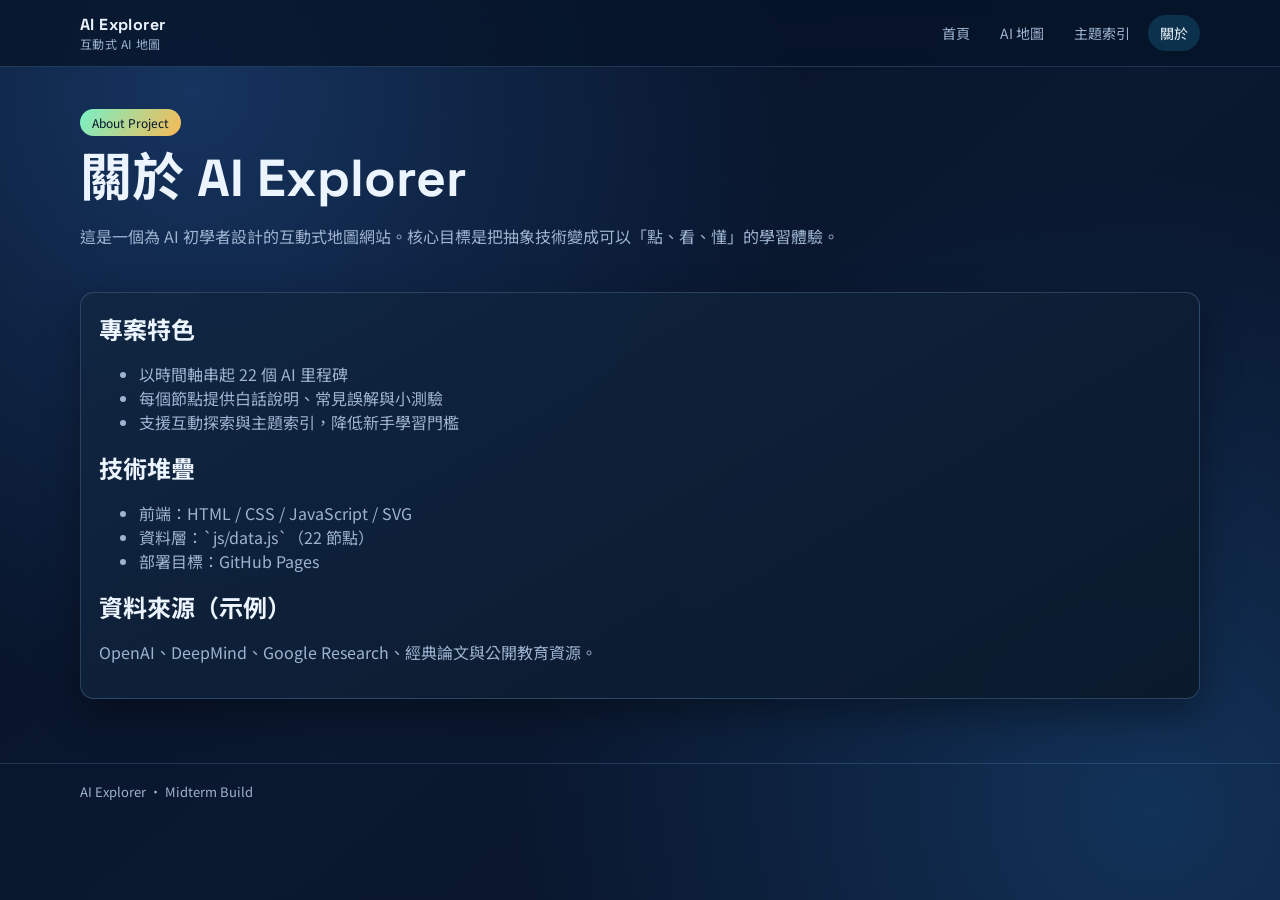
==== about.html @ 75cc311f "Initialize AI Explorer site with interactive map and NotebookLM content layer" ====
<!doctype html>
<html lang="zh-Hant">
<head>
  <meta charset="UTF-8">
  <meta name="viewport" content="width=device-width, initial-scale=1.0">
  <title>AI Explorer | 關於</title>
  <link rel="preconnect" href="https://fonts.googleapis.com">
  <link rel="preconnect" href="https://fonts.gstatic.com" crossorigin>
  <link href="https://fonts.googleapis.com/css2?family=Noto+Sans+TC:wght@400;500;700&family=Space+Grotesk:wght@500;700&display=swap" rel="stylesheet">
  <link rel="stylesheet" href="css/style.css">
</head>
<body>
  <header class="topbar">
    <div class="container topbar-inner">
      <a class="brand" href="index.html">AI Explorer<small>互動式 AI 地圖</small></a>
      <nav class="nav" aria-label="主導覽">
        <a class="nav-link" href="index.html">首頁</a>
        <a class="nav-link" href="map.html">AI 地圖</a>
        <a class="nav-link" href="topics.html">主題索引</a>
        <a class="nav-link" href="about.html">關於</a>
      </nav>
    </div>
  </header>

  <main class="container">
    <section class="page-header">
      <span class="eyebrow">About Project</span>
      <h1>關於 AI Explorer</h1>
      <p class="lead">這是一個為 AI 初學者設計的互動式地圖網站。核心目標是把抽象技術變成可以「點、看、懂」的學習體驗。</p>
    </section>

    <section class="section" style="padding-top:10px;">
      <article class="panel" style="padding:18px;">
        <h2>專案特色</h2>
        <ul class="muted">
          <li>以時間軸串起 22 個 AI 里程碑</li>
          <li>每個節點提供白話說明、常見誤解與小測驗</li>
          <li>支援互動探索與主題索引，降低新手學習門檻</li>
        </ul>

        <h2>技術堆疊</h2>
        <ul class="muted">
          <li>前端：HTML / CSS / JavaScript / SVG</li>
          <li>資料層：`js/data.js`（22 節點）</li>
          <li>部署目標：GitHub Pages</li>
        </ul>

        <h2>資料來源（示例）</h2>
        <p class="muted">OpenAI、DeepMind、Google Research、經典論文與公開教育資源。</p>
      </article>
    </section>
  </main>

  <footer class="footer">
    <div class="container">AI Explorer · Midterm Build</div>
  </footer>

  <script src="js/main.js"></script>
</body>
</html>
---- css/style.css ----
:root {
  --bg: #071226;
  --bg-soft: #0f1e35;
  --panel: #12263f;
  --line: #2f4d74;
  --text: #ecf4ff;
  --muted: #9db3cf;
  --primary: #32c5ff;
  --secondary: #f7b955;
  --accent: #79f0c6;
  --danger: #98a8bf;
  --shadow: 0 16px 38px rgba(0, 0, 0, 0.35);
  --radius: 14px;
}

* {
  box-sizing: border-box;
}

html,
body {
  margin: 0;
  padding: 0;
  min-height: 100%;
}

body {
  font-family: "Noto Sans TC", "Microsoft JhengHei", sans-serif;
  color: var(--text);
  background: radial-gradient(circle at 15% 10%, #16345f 0, transparent 45%),
    radial-gradient(circle at 90% 90%, #123258 0, transparent 45%),
    linear-gradient(140deg, #051022, #0a1830 52%, #091429);
}

a {
  color: inherit;
  text-decoration: none;
}

.container {
  width: min(1120px, 92vw);
  margin: 0 auto;
}

.topbar {
  position: sticky;
  top: 0;
  z-index: 20;
  backdrop-filter: blur(10px);
  background: rgba(6, 20, 40, 0.78);
  border-bottom: 1px solid rgba(127, 179, 234, 0.22);
}

.topbar-inner {
  display: flex;
  align-items: center;
  justify-content: space-between;
  gap: 18px;
  padding: 14px 0;
}

.brand {
  font-family: "Space Grotesk", sans-serif;
  font-weight: 700;
  letter-spacing: 0.4px;
}

.brand small {
  display: block;
  color: var(--muted);
  font-family: "Noto Sans TC", sans-serif;
  font-weight: 400;
  font-size: 12px;
}

.nav {
  display: flex;
  align-items: center;
  gap: 6px;
}

.nav-link {
  padding: 8px 12px;
  border-radius: 999px;
  color: var(--muted);
  font-size: 14px;
  transition: color 0.2s ease, background 0.2s ease;
}

.nav-link:hover,
.nav-link.active {
  color: var(--text);
  background: rgba(50, 197, 255, 0.16);
}

.btn {
  display: inline-flex;
  align-items: center;
  justify-content: center;
  gap: 6px;
  padding: 11px 16px;
  border-radius: 999px;
  font-weight: 600;
  border: 1px solid transparent;
  transition: transform 0.2s ease, box-shadow 0.2s ease, border-color 0.2s ease;
}

.btn-primary {
  background: linear-gradient(100deg, var(--primary), #4aa4ff);
  color: #04101d;
  box-shadow: 0 8px 24px rgba(50, 197, 255, 0.4);
}

.btn-secondary {
  border-color: rgba(157, 179, 207, 0.5);
  color: var(--text);
  background: rgba(18, 38, 63, 0.7);
}

.btn:hover {
  transform: translateY(-1px);
}

.hero {
  padding: 88px 0 54px;
}

.hero-grid {
  display: grid;
  grid-template-columns: 1.1fr 0.9fr;
  gap: 28px;
  align-items: center;
}

.eyebrow {
  display: inline-block;
  padding: 5px 12px;
  border-radius: 999px;
  font-size: 12px;
  color: #00142a;
  background: linear-gradient(120deg, var(--accent), var(--secondary));
  margin-bottom: 14px;
}

h1,
h2,
h3 {
  font-family: "Space Grotesk", "Noto Sans TC", sans-serif;
  margin: 0;
}

h1 {
  font-size: clamp(32px, 5vw, 52px);
  line-height: 1.1;
}

.lead {
  margin-top: 16px;
  color: var(--muted);
  line-height: 1.7;
}

.hero-actions {
  margin-top: 22px;
  display: flex;
  flex-wrap: wrap;
  gap: 10px;
}

.panel {
  background: linear-gradient(150deg, rgba(17, 38, 66, 0.95), rgba(11, 25, 43, 0.95));
  border: 1px solid rgba(127, 179, 234, 0.25);
  border-radius: var(--radius);
  box-shadow: var(--shadow);
}

.hero-card {
  padding: 20px;
}

.stat-grid {
  margin-top: 16px;
  display: grid;
  grid-template-columns: repeat(2, minmax(0, 1fr));
  gap: 12px;
}

.stat-item {
  background: rgba(4, 18, 36, 0.5);
  border: 1px solid rgba(127, 179, 234, 0.2);
  border-radius: 10px;
  padding: 12px;
}

.stat-item strong {
  display: block;
  font-size: 22px;
}

.section {
  padding: 32px 0 64px;
}

.cards {
  display: grid;
  grid-template-columns: repeat(3, minmax(0, 1fr));
  gap: 14px;
}

.card {
  padding: 16px;
  border-radius: 12px;
  border: 1px solid rgba(127, 179, 234, 0.2);
  background: rgba(7, 22, 41, 0.75);
}

.card p {
  color: var(--muted);
  margin-bottom: 0;
}

.footer {
  border-top: 1px solid rgba(127, 179, 234, 0.2);
  color: var(--muted);
  font-size: 13px;
  padding: 18px 0 24px;
}

.page-header {
  padding: 42px 0 16px;
}

.muted {
  color: var(--muted);
}

.chip {
  display: inline-block;
  font-size: 12px;
  border-radius: 999px;
  padding: 4px 10px;
  border: 1px solid rgba(127, 179, 234, 0.35);
  color: var(--muted);
}

@media (max-width: 980px) {
  .hero-grid {
    grid-template-columns: 1fr;
  }

  .cards {
    grid-template-columns: 1fr;
  }
}

@media (max-width: 760px) {
  .topbar-inner {
    flex-wrap: wrap;
  }

  .nav {
    width: 100%;
    overflow: auto;
    padding-bottom: 4px;
  }

  .hero {
    padding-top: 56px;
  }
}
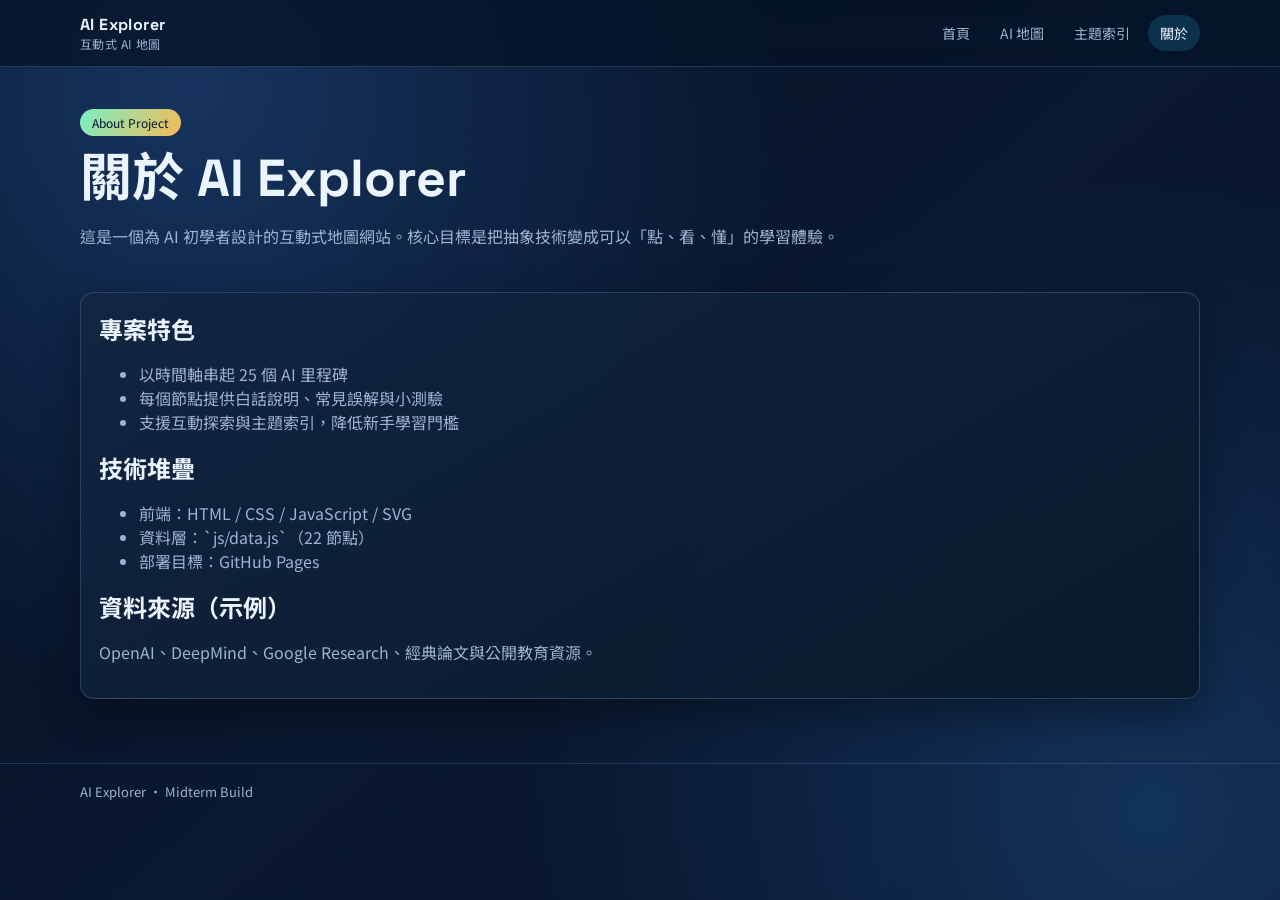
==== commit 7dab97cf: "feat: 新增互動式 AI 知識地圖功能並更新節點數量。" ====
--- a/about.html
+++ b/about.html
@@ -33,7 +33,7 @@
       <article class="panel" style="padding:18px;">
         <h2>專案特色</h2>
         <ul class="muted">
-          <li>以時間軸串起 22 個 AI 里程碑</li>
+          <li>以時間軸串起 25 個 AI 里程碑</li>
           <li>每個節點提供白話說明、常見誤解與小測驗</li>
           <li>支援互動探索與主題索引，降低新手學習門檻</li>
         </ul>
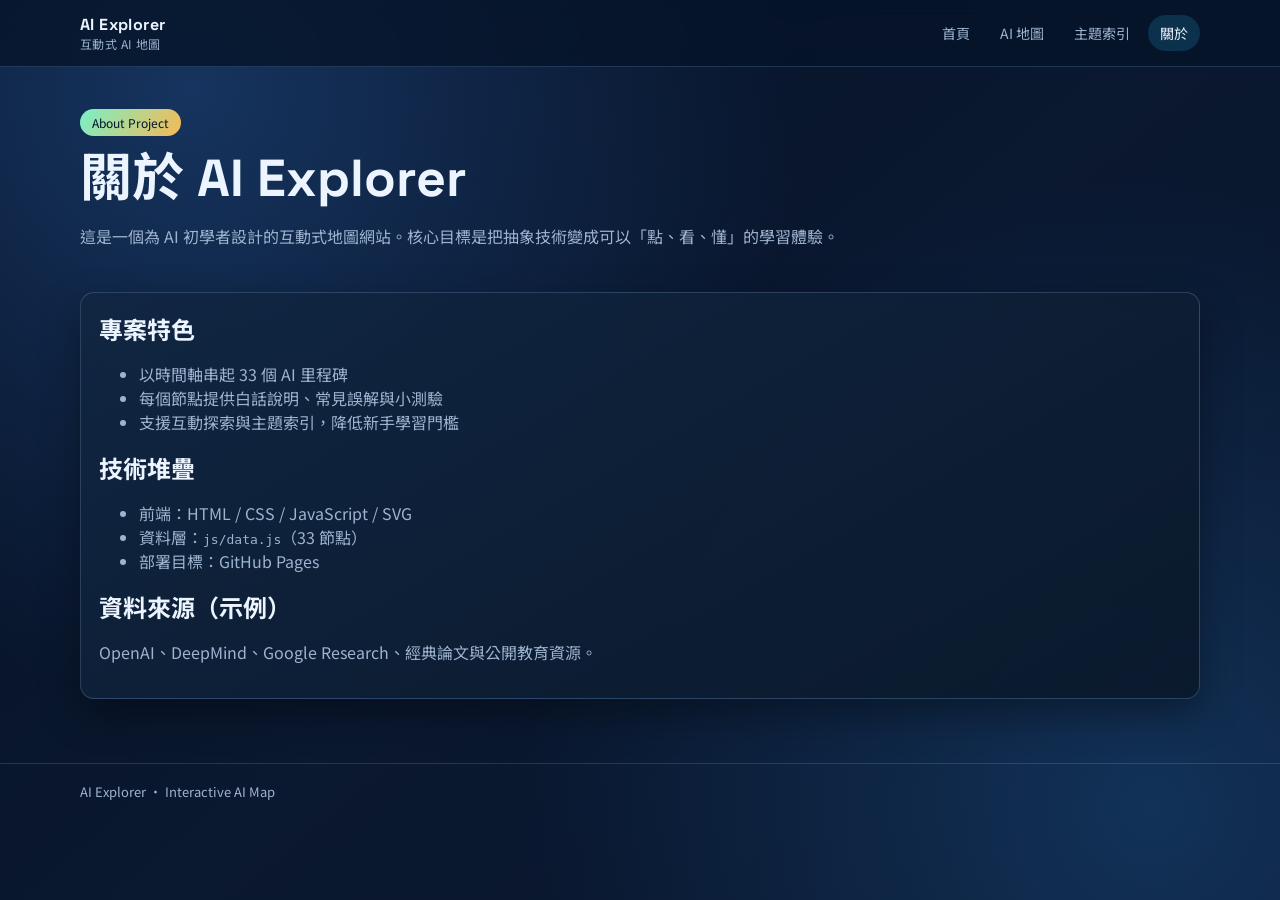
==== commit 3b884b5a: "feat: update project to support 33 AI milestones and enhance search functionality" ====
--- a/about.html
+++ b/about.html
@@ -33,7 +33,7 @@
       <article class="panel" style="padding:18px;">
         <h2>專案特色</h2>
         <ul class="muted">
-          <li>以時間軸串起 25 個 AI 里程碑</li>
+          <li>以時間軸串起 33 個 AI 里程碑</li>
           <li>每個節點提供白話說明、常見誤解與小測驗</li>
           <li>支援互動探索與主題索引，降低新手學習門檻</li>
         </ul>
@@ -41,7 +41,7 @@
         <h2>技術堆疊</h2>
         <ul class="muted">
           <li>前端：HTML / CSS / JavaScript / SVG</li>
-          <li>資料層：`js/data.js`（22 節點）</li>
+          <li>資料層：<code>js/data.js</code>（33 節點）</li>
           <li>部署目標：GitHub Pages</li>
         </ul>
 
@@ -52,7 +52,7 @@
   </main>
 
   <footer class="footer">
-    <div class="container">AI Explorer · Midterm Build</div>
+    <div class="container">AI Explorer · Interactive AI Map</div>
   </footer>
 
   <script src="js/main.js"></script>
--- a/css/style.css
+++ b/css/style.css
@@ -161,10 +161,33 @@
 }
 
 .hero-actions {
-  margin-top: 22px;
+  margin-top: 12px;
   display: flex;
   flex-wrap: wrap;
   gap: 10px;
+}
+
+.hero-search {
+  display: flex;
+  gap: 8px;
+  margin-top: 22px;
+}
+
+.search-input {
+  padding: 7px 14px;
+  border-radius: 999px;
+  border: 1px solid rgba(127, 179, 234, 0.3);
+  background: rgba(8, 28, 49, 0.7);
+  color: #dce9f8;
+  font-size: 13px;
+  outline: none;
+  min-width: 200px;
+  font-family: "Noto Sans TC", sans-serif;
+}
+
+.search-input:focus {
+  border-color: #32c5ff;
+  box-shadow: 0 0 0 2px rgba(50, 197, 255, 0.2);
 }
 
 .panel {
